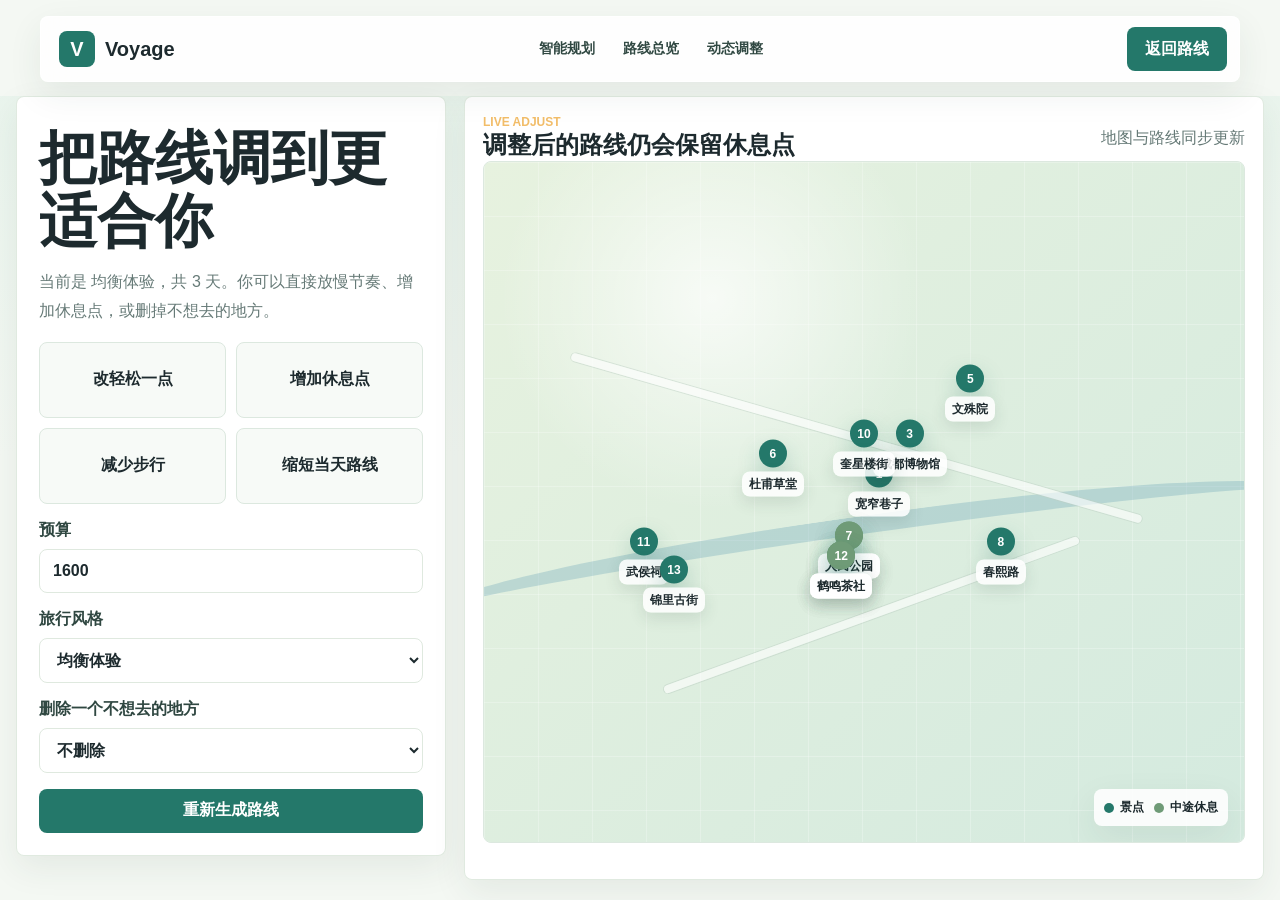
==== frontend/adjust.html @ 841aca18 "前端新增页面" ====
<!doctype html>
<html lang="zh-CN">
  <head>
    <meta charset="UTF-8" />
    <meta name="viewport" content="width=device-width, initial-scale=1.0" />
    <title>动态调整 - Voyage</title>
    <link rel="stylesheet" href="./styles.css" />
  </head>
  <body data-page="adjust">
    <header class="site-header">
      <a class="brand" href="./index.html"><span>V</span><strong>Voyage</strong></a>
      <nav class="site-nav">
        <a href="./planner.html">智能规划</a>
        <a href="./result.html">路线总览</a>
        <a href="./adjust.html">动态调整</a>
      </nav>
      <a class="header-action" href="./result.html">返回路线</a>
    </header>

    <main class="app-shell">
      <aside class="control-panel">
        <div id="adjust-summary"></div>
        <form id="adjust-form" class="stack-form"></form>
      </aside>
      <section class="map-workspace">
        <div class="map-toolbar">
          <div>
            <p class="eyebrow">Live Adjust</p>
            <h2>调整后的路线仍会保留休息点</h2>
          </div>
          <span>地图与路线同步更新</span>
        </div>
        <div class="map-panel large" id="adjust-map"></div>
      </section>
    </main>

    <script src="./app.js"></script>
  </body>
</html>
---- frontend/styles.css ----
:root {
  --ink: #1d2a2e;
  --muted: #667a77;
  --soft: #f4f8f3;
  --paper: #ffffff;
  --line: #dfe9df;
  --brand: #24786a;
  --brand-dark: #15564e;
  --mint: #e8f4ec;
  --sage: #6f9b77;
  --sun: #e8aa4d;
  --coral: #c76b5b;
  --rose: #a84b4b;
  --shadow: 0 20px 60px rgba(42, 62, 56, 0.12);
  --light-shadow: 0 12px 34px rgba(42, 62, 56, 0.08);
  font-family: "Microsoft YaHei", "PingFang SC", "Segoe UI", Arial, sans-serif;
  color: var(--ink);
  background: var(--soft);
}

* {
  box-sizing: border-box;
}

html {
  scroll-behavior: smooth;
}

body {
  margin: 0;
  background:
    linear-gradient(180deg, rgba(232, 244, 236, 0.85), rgba(244, 248, 243, 0.35) 360px),
    var(--soft);
}

button,
input,
select,
textarea {
  font: inherit;
}

button {
  cursor: pointer;
}

a {
  color: inherit;
  text-decoration: none;
}

.site-header {
  position: fixed;
  z-index: 20;
  top: 16px;
  left: 50%;
  width: min(1200px, calc(100% - 32px));
  min-height: 64px;
  transform: translateX(-50%);
  display: flex;
  align-items: center;
  justify-content: space-between;
  gap: 20px;
  padding: 10px 12px 10px 18px;
  border: 1px solid rgba(255, 255, 255, 0.6);
  border-radius: 8px;
  background: rgba(255, 255, 255, 0.86);
  box-shadow: var(--light-shadow);
  backdrop-filter: blur(18px);
}

.brand {
  display: flex;
  align-items: center;
  gap: 10px;
  font-size: 20px;
  font-weight: 900;
}

.brand span {
  width: 36px;
  height: 36px;
  display: grid;
  place-items: center;
  border-radius: 8px;
  color: #fff;
  background: var(--brand);
}

.site-nav {
  display: flex;
  align-items: center;
  gap: 28px;
  color: #304842;
  font-size: 14px;
  font-weight: 800;
}

.site-nav a:hover {
  color: var(--brand);
}

.header-action,
.primary-btn,
.secondary-btn,
.primary-link,
.ghost-link,
.secondary-link {
  min-height: 44px;
  display: inline-flex;
  align-items: center;
  justify-content: center;
  border: 0;
  border-radius: 8px;
  padding: 0 18px;
  font-weight: 900;
}

.header-action,
.primary-btn,
.primary-link {
  color: #fff;
  background: var(--brand);
}

.header-action:hover,
.primary-btn:hover,
.primary-link:hover {
  background: var(--brand-dark);
}

.secondary-btn,
.ghost-link,
.secondary-link {
  color: var(--ink);
  background: rgba(255, 255, 255, 0.84);
  border: 1px solid rgba(36, 120, 106, 0.18);
}

.hero {
  position: relative;
  min-height: 710px;
  display: grid;
  align-items: end;
  overflow: hidden;
  padding: 130px max(24px, calc((100vw - 1200px) / 2)) 78px;
}

.hero-media {
  position: absolute;
  inset: 0;
  background:
    linear-gradient(90deg, rgba(18, 44, 42, 0.82), rgba(18, 44, 42, 0.42) 54%, rgba(18, 44, 42, 0.1)),
    url("https://images.unsplash.com/photo-1528127269322-539801943592?auto=format&fit=crop&w=2200&q=82") center / cover;
  transform: scale(1.02);
}

.hero-content {
  position: relative;
  z-index: 1;
  width: min(820px, 100%);
  color: #fff;
}

.eyebrow {
  margin: 0;
  color: #f2bd69;
  font-size: 12px;
  font-weight: 900;
  letter-spacing: 0;
  text-transform: uppercase;
}

.hero h1 {
  max-width: 780px;
  margin: 12px 0 18px;
  font-size: clamp(42px, 6.2vw, 74px);
  line-height: 1.06;
  letter-spacing: 0;
}

.hero p:not(.eyebrow) {
  max-width: 620px;
  margin: 0 0 30px;
  color: rgba(255, 255, 255, 0.9);
  font-size: 18px;
  line-height: 1.85;
}

.hero-actions,
.form-actions,
.quick-actions,
.route-actions,
.tag-row {
  display: flex;
  flex-wrap: wrap;
  gap: 10px;
}

.feature-strip {
  position: relative;
  z-index: 4;
  width: min(1200px, calc(100% - 32px));
  margin: -44px auto 0;
  display: grid;
  grid-template-columns: repeat(3, minmax(0, 1fr));
  gap: 12px;
}

.feature-strip article,
.summary-card,
.control-panel,
.result-side,
.map-workspace,
.route-card,
.insight-card,
.timeline-panel,
.timeline-card {
  border: 1px solid rgba(223, 233, 223, 0.95);
  border-radius: 8px;
  background: rgba(255, 255, 255, 0.96);
  box-shadow: var(--light-shadow);
}

.feature-strip article {
  min-height: 116px;
  padding: 22px;
}

.feature-strip strong,
.feature-strip span {
  display: block;
}

.feature-strip strong {
  margin-bottom: 8px;
  font-size: 21px;
}

.feature-strip span {
  color: var(--muted);
  line-height: 1.65;
}

.section,
.split-showcase {
  width: min(1200px, calc(100% - 32px));
  margin: 92px auto 0;
}

.split-showcase {
  display: grid;
  grid-template-columns: 0.82fr 1.18fr;
  gap: 24px;
  align-items: center;
}

.split-showcase h2,
.control-panel h1,
.summary-card h1,
.detail-heading h1,
#adjust-summary h1 {
  margin: 8px 0 12px;
  font-size: clamp(34px, 5vw, 58px);
  line-height: 1.08;
  letter-spacing: 0;
}

.split-showcase p,
.control-panel > p,
.summary-card p,
.detail-heading p,
#adjust-summary p {
  color: var(--muted);
  line-height: 1.8;
}

.app-shell,
.result-layout,
.detail-layout {
  width: min(1440px, calc(100% - 32px));
  margin: 96px auto 0;
  display: grid;
  gap: 18px;
}

.app-shell {
  grid-template-columns: 430px minmax(0, 1fr);
  min-height: calc(100vh - 116px);
}

.result-layout {
  grid-template-columns: minmax(0, 1fr) 360px;
}

.detail-layout {
  grid-template-columns: minmax(0, 1fr) 420px;
}

.control-panel,
.result-side,
.timeline-panel {
  align-self: start;
  padding: 22px;
  max-height: calc(100vh - 120px);
  overflow: auto;
}

.map-workspace {
  min-height: calc(100vh - 116px);
  padding: 18px;
  position: sticky;
  top: 96px;
  overflow: hidden;
}

.map-toolbar,
.section-mini-head,
.route-card-head,
.node-title,
.insight-card .insight-head {
  display: flex;
  align-items: center;
  justify-content: space-between;
  gap: 14px;
}

.map-toolbar h2,
.section-mini-head h2,
.route-card h3,
.timeline-panel h2,
.insight-card h3,
.node-title h3 {
  margin: 0;
}

.map-toolbar span,
.section-mini-head span,
.route-card p,
.timeline-card p,
.insight-card p {
  color: var(--muted);
  line-height: 1.65;
}

.map-panel {
  min-height: 420px;
  border-radius: 8px;
  overflow: hidden;
  border: 1px solid #dce8df;
  background: #dfeee2;
  box-shadow: inset 0 0 0 1px rgba(255, 255, 255, 0.45);
}

.map-panel.large {
  height: calc(100vh - 218px);
  min-height: 560px;
}

.result-map {
  min-height: 500px;
  margin: 18px 0;
}

.detail-map {
  min-height: 470px;
  margin: 18px 0;
}

.map-canvas {
  position: relative;
  width: 100%;
  height: 100%;
  min-height: inherit;
  background:
    linear-gradient(90deg, rgba(255, 255, 255, 0.24) 1px, transparent 1px),
    linear-gradient(rgba(255, 255, 255, 0.24) 1px, transparent 1px),
    radial-gradient(circle at 30% 20%, rgba(255, 255, 255, 0.72), transparent 28%),
    linear-gradient(135deg, #e7f2df, #d4eadf);
  background-size: 54px 54px, 54px 54px, auto, auto;
}

.map-river,
.map-road {
  position: absolute;
  pointer-events: none;
}

.map-river {
  left: -8%;
  top: 52%;
  width: 116%;
  height: 72px;
  border-radius: 50%;
  border-top: 18px solid rgba(88, 151, 176, 0.28);
  transform: rotate(-8deg);
}

.map-road {
  height: 8px;
  border-radius: 999px;
  background: rgba(255, 255, 255, 0.62);
  box-shadow: 0 0 0 1px rgba(189, 207, 195, 0.5);
}

.road-a {
  left: 10%;
  top: 40%;
  width: 78%;
  transform: rotate(16deg);
}

.road-b {
  left: 22%;
  top: 66%;
  width: 58%;
  transform: rotate(-20deg);
}

.map-pin {
  position: absolute;
  transform: translate(-50%, -50%);
  display: grid;
  gap: 4px;
  justify-items: center;
  border: 0;
  background: transparent;
  color: var(--ink);
}

.map-pin span {
  width: 28px;
  height: 28px;
  display: grid;
  place-items: center;
  border-radius: 50%;
  color: #fff;
  background: var(--brand);
  box-shadow: 0 10px 22px rgba(36, 120, 106, 0.26);
  font-size: 12px;
  font-weight: 900;
}

.map-pin.rest span {
  background: var(--sage);
}

.map-pin strong {
  max-width: 90px;
  padding: 4px 7px;
  border-radius: 8px;
  background: rgba(255, 255, 255, 0.86);
  box-shadow: 0 6px 16px rgba(42, 62, 56, 0.12);
  font-size: 12px;
  white-space: nowrap;
}

.map-legend {
  position: absolute;
  right: 16px;
  bottom: 16px;
  display: flex;
  gap: 10px;
  padding: 10px;
  border-radius: 8px;
  background: rgba(255, 255, 255, 0.88);
  box-shadow: var(--light-shadow);
  font-size: 12px;
  font-weight: 900;
}

.map-legend span {
  display: inline-flex;
  align-items: center;
  gap: 6px;
}

.map-legend i {
  width: 10px;
  height: 10px;
  border-radius: 50%;
  background: var(--brand);
}

.map-legend .rest-dot {
  background: var(--sage);
}

.floating-results {
  position: absolute;
  left: 34px;
  bottom: 34px;
  width: min(360px, calc(100% - 68px));
  max-height: 340px;
  overflow: auto;
  padding: 18px;
  border-radius: 8px;
  background: rgba(255, 255, 255, 0.92);
  box-shadow: var(--shadow);
}

.floating-results h3 {
  margin: 0 0 12px;
}

.floating-results ul,
.insight-list {
  display: grid;
  gap: 10px;
  margin: 0;
  padding: 0;
  list-style: none;
}

.floating-results li {
  display: grid;
  gap: 4px;
  padding: 10px;
  border-radius: 8px;
  background: #f7faf7;
}

.floating-results span {
  color: var(--muted);
  font-size: 13px;
  line-height: 1.5;
}

.stack-form {
  display: grid;
  gap: 16px;
}

.form-section {
  display: grid;
  gap: 14px;
  padding: 18px;
  border-radius: 8px;
  background: #fbfdfb;
}

.form-section h2 {
  margin: 0;
  font-size: 20px;
}

label,
.field-title {
  display: grid;
  gap: 8px;
  color: #2f4741;
  font-weight: 900;
}

.form-grid,
.preference-grid {
  display: grid;
  grid-template-columns: repeat(3, minmax(0, 1fr));
  gap: 10px;
}

input,
select,
textarea {
  width: 100%;
  border: 1px solid var(--line);
  border-radius: 8px;
  padding: 12px 13px;
  outline: none;
  background: #fff;
  color: var(--ink);
}

textarea {
  resize: vertical;
}

input:focus,
select:focus,
textarea:focus {
  border-color: var(--brand);
  box-shadow: 0 0 0 3px rgba(36, 120, 106, 0.12);
}

.chip-list {
  display: flex;
  flex-wrap: wrap;
  gap: 8px;
}

.chip,
.mini-options button {
  min-height: 38px;
  border: 1px solid var(--line);
  border-radius: 8px;
  padding: 0 13px;
  color: #3b524c;
  background: #fff;
  font-weight: 900;
}

.chip.active,
.mini-options button.active {
  color: #fff;
  border-color: var(--brand);
  background: var(--brand);
}

.style-cards {
  display: grid;
  grid-template-columns: repeat(3, minmax(0, 1fr));
  gap: 10px;
}

.style-cards button {
  min-height: 128px;
  display: grid;
  justify-items: start;
  gap: 7px;
  border: 1px solid #dce8df;
  border-radius: 8px;
  padding: 16px;
  color: var(--ink);
  background: #fff;
  text-align: left;
  box-shadow: 0 8px 20px rgba(42, 62, 56, 0.05);
}

.style-cards button span {
  width: 36px;
  height: 36px;
  display: grid;
  place-items: center;
  border-radius: 50%;
  color: var(--brand-dark);
  background: var(--mint);
  font-weight: 900;
}

.style-cards button em {
  color: var(--muted);
  font-style: normal;
  line-height: 1.45;
}

.style-cards button.active {
  border-color: rgba(36, 120, 106, 0.48);
  background: #eef8f1;
  box-shadow: 0 12px 28px rgba(36, 120, 106, 0.14);
}

.style-cards button.active span {
  color: #fff;
  background: var(--brand);
}

.mini-options {
  display: grid;
  grid-template-columns: repeat(3, minmax(0, 1fr));
  gap: 8px;
}

.mini-options.two {
  grid-template-columns: repeat(2, minmax(0, 1fr));
}

.rest-toggle {
  display: flex;
  align-items: center;
  gap: 12px;
  padding: 16px;
  border: 1px solid rgba(36, 120, 106, 0.18);
  border-radius: 8px;
  background: var(--mint);
}

.rest-toggle input {
  width: 18px;
  height: 18px;
}

.rest-toggle strong,
.rest-toggle em {
  display: block;
}

.rest-toggle em {
  margin-top: 4px;
  color: var(--muted);
  font-style: normal;
  font-weight: 700;
}

.result-main,
.detail-main {
  min-width: 0;
}

.summary-card {
  padding: 24px;
}

.summary-card.wide h1 {
  max-width: 820px;
}

.summary-metrics {
  display: grid;
  grid-template-columns: repeat(4, minmax(0, 1fr));
  gap: 12px;
  margin-top: 18px;
}

.summary-metrics div,
.route-card,
.timeline-card,
.insight-card {
  padding: 16px;
}

.summary-metrics div {
  border-radius: 8px;
  background: #f7faf7;
  border: 1px solid #e2ebe6;
}

.summary-metrics span,
.summary-metrics strong {
  display: block;
}

.summary-metrics span {
  color: var(--muted);
  font-size: 13px;
}

.summary-metrics strong {
  margin-top: 4px;
  font-size: 22px;
}

.day-list {
  display: grid;
  gap: 14px;
}

.route-card-head {
  margin-bottom: 10px;
}

.route-card-head p {
  margin: 0 0 4px;
  color: var(--muted);
  font-size: 13px;
  font-weight: 900;
}

.day-tip {
  display: grid;
  grid-template-columns: 120px minmax(0, 1fr);
  align-items: center;
  gap: 12px;
  margin: 12px 0;
}

.day-tip > span {
  color: #38534c;
  font-weight: 900;
}

.risk-bar {
  position: relative;
  height: 13px;
  overflow: hidden;
  border-radius: 999px;
  background: #e7eee8;
}

.risk-bar span {
  display: block;
  height: 100%;
  border-radius: inherit;
  background: linear-gradient(90deg, var(--sage), var(--sun), var(--coral));
}

.risk-bar strong {
  position: absolute;
  right: 8px;
  top: -1px;
  color: #17312b;
  font-size: 11px;
}

.state-pill {
  display: inline-flex;
  align-items: center;
  min-height: 28px;
  padding: 4px 10px;
  border-radius: 8px;
  color: #fff;
  font-size: 12px;
  font-weight: 900;
  background: var(--brand);
}

.state-pill.relaxed {
  background: var(--sage);
}

.state-pill.stable {
  background: var(--brand);
}

.state-pill.fatigued {
  background: var(--sun);
}

.state-pill.overloaded {
  background: var(--rose);
}

.detail-heading {
  padding: 24px;
  border-radius: 8px;
  background: rgba(255, 255, 255, 0.95);
  box-shadow: var(--light-shadow);
}

.timeline-panel {
  display: grid;
  gap: 14px;
}

#detail-timeline {
  display: grid;
  gap: 12px;
}

.timeline-card {
  display: grid;
  grid-template-columns: 78px minmax(0, 1fr);
  gap: 12px;
}

.timeline-card.rest {
  border-color: rgba(111, 155, 119, 0.46);
  background: #f0f8f1;
}

.timeline-card time {
  color: var(--brand);
  font-weight: 900;
}

.timeline-card time span {
  display: block;
  margin-top: 4px;
  color: var(--muted);
  font-size: 13px;
}

.node-title h3 {
  font-size: 18px;
}

.node-title span {
  flex: 0 0 auto;
  padding: 4px 8px;
  border-radius: 8px;
  background: #edf5ef;
  color: #356257;
  font-size: 12px;
  font-weight: 900;
}

.timeline-card em {
  color: #405d54;
  font-size: 13px;
  font-style: normal;
}

.quick-actions.large {
  display: grid;
  grid-template-columns: repeat(2, minmax(0, 1fr));
  gap: 10px;
}

.quick-actions.large button {
  min-height: 76px;
  border: 1px solid #dce8df;
  border-radius: 8px;
  background: #f7faf7;
  color: var(--ink);
  font-weight: 900;
}

.quick-actions.large button:hover {
  border-color: var(--brand);
  background: var(--mint);
}

.site-footer {
  width: min(1200px, calc(100% - 32px));
  margin: 78px auto 30px;
  padding-top: 24px;
  border-top: 1px solid var(--line);
  display: flex;
  justify-content: space-between;
  gap: 16px;
  color: var(--muted);
}

.site-footer strong {
  color: var(--ink);
}

@media (max-width: 1100px) {
  .site-nav {
    display: none;
  }

  .app-shell,
  .result-layout,
  .detail-layout,
  .split-showcase {
    grid-template-columns: 1fr;
  }

  .map-workspace {
    position: static;
  }

  .feature-strip,
  .summary-metrics,
  .style-cards,
  .preference-grid {
    grid-template-columns: repeat(2, minmax(0, 1fr));
  }

  .control-panel,
  .result-side,
  .timeline-panel {
    max-height: none;
  }
}

@media (max-width: 720px) {
  .site-header {
    top: 10px;
    width: calc(100% - 20px);
  }

  .header-action {
    display: none;
  }

  .hero {
    min-height: 700px;
    padding-top: 110px;
  }

  .hero h1 {
    font-size: 40px;
  }

  .feature-strip,
  .summary-metrics,
  .style-cards,
  .preference-grid,
  .form-grid,
  .day-tip,
  .quick-actions.large {
    grid-template-columns: 1fr;
  }

  .map-panel.large {
    height: auto;
  }

  .timeline-card {
    grid-template-columns: 1fr;
  }
}
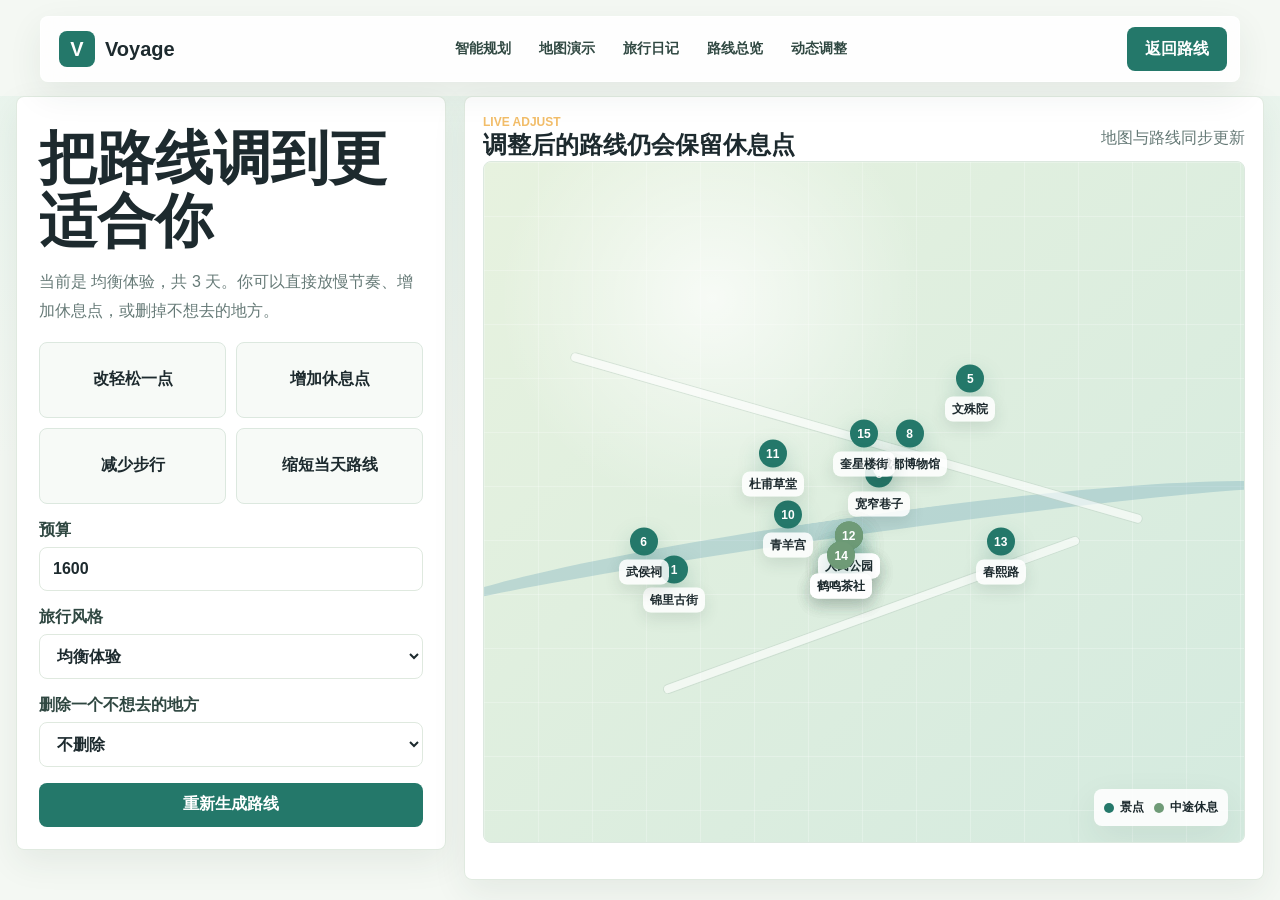
==== commit d059b32a: "最终版" ====
--- a/frontend/adjust.html
+++ b/frontend/adjust.html
@@ -11,6 +11,8 @@
       <a class="brand" href="./index.html"><span>V</span><strong>Voyage</strong></a>
       <nav class="site-nav">
         <a href="./planner.html">智能规划</a>
+        <a href="./map.html">地图演示</a>
+        <a href="./diary.html">旅行日记</a>
         <a href="./result.html">路线总览</a>
         <a href="./adjust.html">动态调整</a>
       </nav>
--- a/frontend/styles.css
+++ b/frontend/styles.css
@@ -49,6 +49,90 @@
   text-decoration: none;
 }
 
+/* ===== 可调节分栏核心样式 ===== */
+
+/* 覆盖原有的 grid 布局，使用 flex */
+.app-shell.resizable-container {
+  display: flex !important;
+  grid-template-columns: none !important;
+  width: min(1440px, calc(100% - 32px));
+  margin: 96px auto 0;
+  min-height: calc(100vh - 116px);
+  gap: 0 !important;
+}
+
+.left-panel {
+  flex: 0 0 430px;
+  min-width: 300px;
+  max-width: 600px;
+  align-self: flex-start;
+  padding: 22px;
+  max-height: calc(100vh - 120px);
+  overflow: auto;
+  background: rgba(255, 255, 255, 0.96);
+  border: 1px solid rgba(223, 233, 223, 0.95);
+  border-radius: 8px 0 0 8px;
+  box-shadow: var(--light-shadow);
+}
+
+.right-panel {
+  flex: 1 1 auto;
+  min-width: 400px;
+  position: sticky;
+  top: 96px;
+  overflow: hidden;
+  background: rgba(255, 255, 255, 0.96);
+  border: 1px solid rgba(223, 233, 223, 0.95);
+  border-left: none;
+  border-radius: 0 8px 8px 0;
+  box-shadow: var(--light-shadow);
+}
+
+.resizer {
+  width: 8px;
+  background: #e8f0e8;
+  cursor: col-resize;
+  display: flex;
+  align-items: center;
+  justify-content: center;
+  transition: background 0.2s;
+  border-top: 1px solid rgba(223, 233, 223, 0.95);
+  border-bottom: 1px solid rgba(223, 233, 223, 0.95);
+}
+
+.resizer:hover {
+  background: #d0e0d0;
+}
+
+.resizer.resizing {
+  background: var(--brand);
+}
+
+.resizer-handle {
+  width: 4px;
+  height: 40px;
+  background: #b8c8b8;
+  border-radius: 2px;
+  transition: background 0.2s;
+}
+
+.resizer:hover .resizer-handle,
+.resizer.resizing .resizer-handle {
+  background: var(--brand);
+}
+
+.resizing-overlay {
+  position: fixed;
+  top: 0;
+  left: 0;
+  right: 0;
+  bottom: 0;
+  z-index: 9999;
+  cursor: col-resize;
+}
+
+/* ===== 原有样式保留 ===== */
+
 .site-header {
   position: fixed;
   z-index: 20;
@@ -547,7 +631,7 @@
 label,
 .field-title {
   display: grid;
-  gap: 8px;
+  gap: 6px;
   color: #2f4741;
   font-weight: 900;
 }
@@ -557,6 +641,10 @@
   display: grid;
   grid-template-columns: repeat(3, minmax(0, 1fr));
   gap: 10px;
+}
+
+.form-grid.two {
+  grid-template-columns: repeat(2, minmax(0, 1fr));
 }
 
 input,
@@ -914,14 +1002,576 @@
   color: var(--ink);
 }
 
+.map-demo-layout {
+  width: min(1440px, calc(100% - 32px));
+  margin: 96px auto 0;
+  display: grid;
+  grid-template-columns: 430px minmax(0, 1fr);
+  gap: 18px;
+  min-height: calc(100vh - 116px);
+}
+
+.diary-layout {
+  width: min(1440px, calc(100% - 32px));
+  margin: 96px auto 0;
+  display: grid;
+  grid-template-columns: 430px minmax(0, 1fr);
+  gap: 18px;
+  min-height: calc(100vh - 116px);
+}
+
+.diary-panel {
+  position: sticky;
+  top: 96px;
+}
+
+.diary-main {
+  min-width: 0;
+  display: grid;
+  gap: 16px;
+  align-content: start;
+}
+
+.diary-grid {
+  display: grid;
+  grid-template-columns: repeat(2, minmax(0, 1fr));
+  gap: 14px;
+}
+
+.diary-card {
+  overflow: hidden;
+  border: 1px solid rgba(223, 233, 223, 0.95);
+  border-radius: 8px;
+  background: rgba(255, 255, 255, 0.96);
+  box-shadow: var(--light-shadow);
+  cursor: pointer;
+}
+
+.diary-image {
+  min-height: 170px;
+  background: #dfeee2 center / cover;
+}
+
+.diary-body {
+  display: grid;
+  gap: 10px;
+  padding: 16px;
+}
+
+.diary-head,
+.diary-meta {
+  display: flex;
+  flex-wrap: wrap;
+  align-items: center;
+  justify-content: space-between;
+  gap: 8px;
+}
+
+.diary-head span,
+.diary-head strong,
+.mini-tag {
+  display: inline-flex;
+  align-items: center;
+  min-height: 26px;
+  padding: 3px 8px;
+  border-radius: 8px;
+  font-size: 12px;
+  font-weight: 900;
+}
+
+.diary-head span {
+  color: #356257;
+  background: #edf5ef;
+}
+
+.diary-head strong {
+  color: #fff;
+  background: var(--brand);
+}
+
+.diary-card h3 {
+  margin: 0;
+  font-size: 22px;
+}
+
+.diary-card p {
+  display: -webkit-box;
+  min-height: 78px;
+  margin: 0;
+  overflow: hidden;
+  color: var(--muted);
+  line-height: 1.65;
+  -webkit-line-clamp: 3;
+  -webkit-box-orient: vertical;
+}
+
+.mini-tag {
+  color: var(--brand-dark);
+  background: var(--mint);
+}
+
+.diary-meta {
+  color: var(--muted);
+  font-size: 13px;
+}
+
+.rate-buttons {
+  display: flex;
+  gap: 8px;
+}
+
+.rate-buttons button {
+  min-height: 34px;
+  border: 1px solid var(--line);
+  border-radius: 8px;
+  padding: 0 10px;
+  color: var(--ink);
+  background: #fff;
+  font-weight: 900;
+}
+
+.rate-buttons button:hover {
+  color: #fff;
+  border-color: var(--brand);
+  background: var(--brand);
+}
+
+.aigc-generator {
+  border-color: rgba(232, 170, 77, 0.42);
+  background: linear-gradient(180deg, #fffdf8, #fbfdfb);
+}
+
+.aigc-generator h2 {
+  display: flex;
+  align-items: center;
+  gap: 8px;
+}
+
+.aigc-generator h2::before {
+  content: "AI";
+  display: inline-grid;
+  width: 34px;
+  height: 28px;
+  place-items: center;
+  border-radius: 8px;
+  color: #fff;
+  background: var(--sun);
+  font-size: 12px;
+  font-weight: 900;
+}
+
+.diary-modal {
+  position: fixed;
+  z-index: 100;
+  inset: 0;
+  display: grid;
+  place-items: center;
+  padding: 24px;
+}
+
+.diary-modal-backdrop {
+  position: absolute;
+  inset: 0;
+  background: rgba(18, 44, 42, 0.46);
+  backdrop-filter: blur(8px);
+}
+
+.diary-modal-card {
+  position: relative;
+  z-index: 1;
+  width: min(860px, 100%);
+  max-height: min(760px, calc(100vh - 48px));
+  overflow: auto;
+  border-radius: 8px;
+  background: #fff;
+  box-shadow: var(--shadow);
+}
+
+.diary-modal-close {
+  position: absolute;
+  z-index: 2;
+  top: 14px;
+  right: 14px;
+  min-height: 36px;
+  border: 0;
+  border-radius: 8px;
+  padding: 0 12px;
+  color: #fff;
+  background: rgba(21, 86, 78, 0.88);
+  font-weight: 900;
+}
+
+.diary-modal-image {
+  min-height: 260px;
+  background: #dfeee2 center / cover;
+}
+
+.diary-modal-body {
+  display: grid;
+  gap: 14px;
+  padding: 24px;
+}
+
+.diary-modal-body h2 {
+  margin: 0;
+  font-size: clamp(28px, 4vw, 44px);
+  line-height: 1.12;
+}
+
+.diary-full-content {
+  margin: 0;
+  color: #304842;
+  font-size: 16px;
+  line-height: 1.9;
+  white-space: pre-wrap;
+}
+
+.compression-panel {
+  display: grid;
+  grid-template-columns: repeat(4, minmax(0, 1fr));
+  gap: 10px;
+}
+
+.compression-panel div {
+  padding: 12px;
+  border: 1px solid #e2ebe6;
+  border-radius: 8px;
+  background: #f7faf7;
+}
+
+.compression-panel span,
+.compression-panel strong {
+  display: block;
+}
+
+.compression-panel span {
+  color: var(--muted);
+  font-size: 12px;
+  font-weight: 900;
+}
+
+.compression-panel strong {
+  margin-top: 4px;
+  color: var(--brand-dark);
+  font-size: 16px;
+}
+
+.animation-card {
+  width: min(960px, 100%);
+}
+
+.aigc-animation-stage {
+  position: relative;
+  min-height: 460px;
+  overflow: hidden;
+  background: #17312b;
+}
+
+.aigc-photo {
+  position: absolute;
+  inset: -8%;
+  background: center / cover;
+  animation: travel-pan 9s ease-in-out infinite alternate;
+  filter: saturate(1.04) contrast(1.02);
+}
+
+.aigc-animation-stage::after {
+  content: "";
+  position: absolute;
+  inset: 0;
+  background: linear-gradient(90deg, rgba(18, 44, 42, 0.78), rgba(18, 44, 42, 0.24) 62%, rgba(18, 44, 42, 0.08));
+}
+
+.aigc-caption {
+  position: relative;
+  z-index: 1;
+  width: min(620px, calc(100% - 40px));
+  padding: 46px;
+  color: #fff;
+}
+
+.aigc-caption h2 {
+  margin: 10px 0 18px;
+  font-size: clamp(32px, 5vw, 56px);
+  line-height: 1.08;
+}
+
+.aigc-caption span {
+  display: block;
+  width: fit-content;
+  max-width: 100%;
+  margin-top: 10px;
+  padding: 8px 12px;
+  border-radius: 8px;
+  background: rgba(255, 255, 255, 0.16);
+  backdrop-filter: blur(10px);
+  line-height: 1.55;
+}
+
+@keyframes travel-pan {
+  from {
+    transform: scale(1.02) translate3d(-1.5%, -1%, 0);
+  }
+  to {
+    transform: scale(1.15) translate3d(3%, 2%, 0);
+  }
+}
+
+.map-demo-panel {
+  position: sticky;
+  top: 96px;
+}
+
+.map-demo-main {
+  min-width: 0;
+  display: grid;
+  gap: 16px;
+  align-content: start;
+}
+
+.map-demo-map {
+  min-height: 560px;
+}
+
+.map-stat-grid {
+  display: grid;
+  grid-template-columns: repeat(2, minmax(0, 1fr));
+  gap: 10px;
+}
+
+.map-stat-grid div {
+  padding: 12px;
+  border: 1px solid #e2ebe6;
+  border-radius: 8px;
+  background: #f7faf7;
+}
+
+.map-stat-grid span,
+.map-stat-grid strong {
+  display: block;
+}
+
+.map-stat-grid span {
+  color: var(--muted);
+  font-size: 12px;
+  font-weight: 900;
+}
+
+.map-stat-grid strong {
+  margin-top: 4px;
+  color: var(--brand-dark);
+  font-size: 24px;
+}
+
+.campus-canvas {
+  position: relative;
+  width: 100%;
+  height: 100%;
+  min-height: inherit;
+  overflow: hidden;
+  background:
+    linear-gradient(90deg, rgba(255, 255, 255, 0.35) 1px, transparent 1px),
+    linear-gradient(rgba(255, 255, 255, 0.35) 1px, transparent 1px),
+    linear-gradient(135deg, #eaf4e7, #d8ece5);
+  background-size: 46px 46px, 46px 46px, auto;
+}
+
+.campus-edge {
+  position: absolute;
+  z-index: 1;
+  height: 4px;
+  transform-origin: left center;
+  border-radius: 999px;
+  background: rgba(255, 255, 255, 0.72);
+  box-shadow: 0 0 0 1px rgba(145, 169, 155, 0.38);
+}
+
+.campus-edge.active {
+  z-index: 2;
+  height: 6px;
+  background: var(--sun);
+  box-shadow: 0 0 0 2px rgba(232, 170, 77, 0.16);
+}
+
+.campus-node {
+  position: absolute;
+  z-index: 3;
+  display: grid;
+  justify-items: center;
+  gap: 3px;
+  transform: translate(-50%, -50%);
+  border: 0;
+  background: transparent;
+  color: var(--ink);
+}
+
+.campus-node span {
+  width: 28px;
+  height: 28px;
+  display: grid;
+  place-items: center;
+  border-radius: 50%;
+  color: #fff;
+  background: var(--brand);
+  box-shadow: 0 8px 18px rgba(36, 120, 106, 0.24);
+  font-size: 11px;
+  font-weight: 900;
+}
+
+.campus-node.facility span {
+  background: var(--sage);
+}
+
+.campus-node.active span {
+  background: var(--sun);
+  box-shadow: 0 0 0 5px rgba(232, 170, 77, 0.18), 0 10px 20px rgba(42, 62, 56, 0.18);
+}
+
+.campus-node.nearby span {
+  background: var(--coral);
+  box-shadow: 0 0 0 5px rgba(199, 107, 91, 0.16), 0 10px 20px rgba(42, 62, 56, 0.16);
+}
+
+.campus-node strong {
+  max-width: 68px;
+  padding: 3px 6px;
+  overflow: hidden;
+  border-radius: 8px;
+  background: rgba(255, 255, 255, 0.88);
+  box-shadow: 0 5px 12px rgba(42, 62, 56, 0.1);
+  font-size: 11px;
+  text-overflow: ellipsis;
+  white-space: nowrap;
+}
+
+.campus-legend .facility-dot {
+  background: var(--sage);
+}
+
+.campus-legend .path-dot {
+  background: var(--sun);
+}
+
+.map-demo-results {
+  display: grid;
+  grid-template-columns: repeat(auto-fit, minmax(260px, 1fr));
+  gap: 14px;
+}
+
+.map-result-list {
+  margin-top: 10px;
+}
+
+.muted-text,
+.empty-map-message {
+  color: var(--muted);
+  line-height: 1.65;
+}
+
+.empty-map-message {
+  display: grid;
+  min-height: inherit;
+  place-items: center;
+  padding: 24px;
+  text-align: center;
+}
+
+.path-summary {
+  display: grid;
+  gap: 4px;
+  padding: 12px;
+  border: 1px solid #e2ebe6;
+  border-radius: 8px;
+  background: #f7faf7;
+}
+
+.path-summary span {
+  color: var(--muted);
+  font-size: 12px;
+  font-weight: 900;
+}
+
+.path-summary strong {
+  color: var(--brand-dark);
+  font-size: 20px;
+}
+
+.path-steps,
+.facility-list {
+  display: grid;
+  gap: 8px;
+  max-height: 260px;
+  margin: 12px 0 0;
+  padding: 0;
+  overflow: auto;
+  list-style: none;
+}
+
+.path-steps li,
+.facility-list li {
+  display: grid;
+  gap: 3px;
+  padding: 10px;
+  border-radius: 8px;
+  background: #f7faf7;
+}
+
+.path-steps span,
+.facility-list span {
+  color: var(--muted);
+  font-size: 13px;
+}
+
+.path-steps small {
+  color: var(--muted);
+  font-size: 12px;
+  line-height: 1.45;
+}
+
+.food-list small {
+  color: var(--muted);
+  font-size: 12px;
+  line-height: 1.45;
+}
+
+/* 响应式：小屏幕时隐藏分割线 */
 @media (max-width: 1100px) {
   .site-nav {
     display: none;
   }
 
+  .resizable-container {
+    flex-direction: column;
+  }
+  
+  .left-panel {
+    flex: none !important;
+    width: 100% !important;
+    max-width: none;
+    border-radius: 8px 8px 0 0;
+    min-width: auto;
+    position: static;
+  }
+  
+  .right-panel {
+    flex: none !important;
+    width: 100% !important;
+    min-width: auto;
+    border-radius: 0 0 8px 8px;
+    border-left: 1px solid rgba(223, 233, 223, 0.95);
+    border-top: none;
+    position: static;
+  }
+  
+  .resizer {
+    display: none;
+  }
+
   .app-shell,
   .result-layout,
   .detail-layout,
+  .map-demo-layout,
+  .diary-layout,
   .split-showcase {
     grid-template-columns: 1fr;
   }
@@ -939,8 +1589,11 @@
 
   .control-panel,
   .result-side,
-  .timeline-panel {
+  .timeline-panel,
+  .map-demo-panel,
+  .diary-panel {
     max-height: none;
+    position: static;
   }
 }
 
@@ -969,7 +1622,11 @@
   .preference-grid,
   .form-grid,
   .day-tip,
-  .quick-actions.large {
+  .quick-actions.large,
+  .map-demo-results,
+  .map-stat-grid,
+  .diary-grid,
+  .compression-panel {
     grid-template-columns: 1fr;
   }
 
